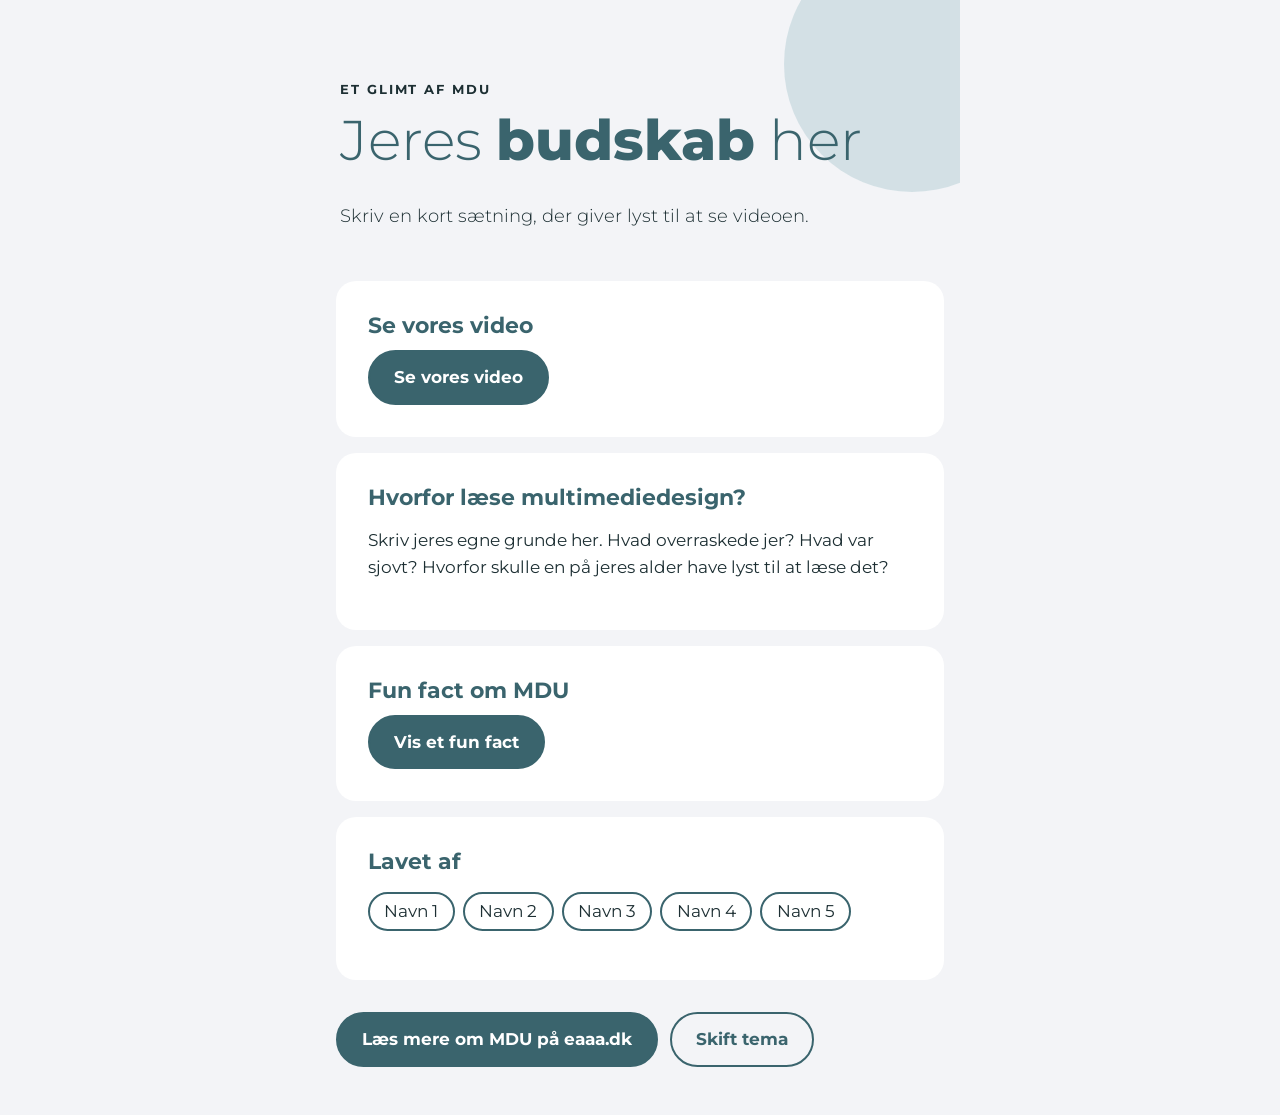
==== infoside-starter/index.html @ d7c3c2ab "Add initial setup for Infoside-starter project with HTML, CSS, and JavaScript files - Created README" ====
<!DOCTYPE html>
<html lang="da">
<head>
  <meta charset="UTF-8">
  <meta name="viewport" content="width=device-width, initial-scale=1.0">

  <!-- Teksten i browserfanen. Skriv jeres egen titel her -->
  <title>Et glimt af MDU</title>

  <!-- Skrifttypen Montserrat fra Google Fonts -->
  <link rel="preconnect" href="https://fonts.googleapis.com">
  <link rel="preconnect" href="https://fonts.gstatic.com" crossorigin>
  <link href="https://fonts.googleapis.com/css2?family=Montserrat:wght@300;400;700;800&display=swap" rel="stylesheet">

  <!-- Her kobles udseendet (CSS) på siden -->
  <link rel="stylesheet" href="style.css">
</head>
<body>

  <!-- ========== TOPPEN AF SIDEN ========== -->
  <header class="top">
    <p class="lille-overskrift">Et glimt af MDU</p>

    <!-- Skriv jeres budskab her. Kort og skarpt – det er det første, man ser! -->
    <h1>Jeres <strong>budskab</strong> her</h1>

    <!-- En sætning, der giver lyst til at læse videre -->
    <p class="intro">Skriv en kort sætning, der giver lyst til at se videoen.</p>
  </header>

  <main>

    <!-- ========== VIDEOEN ========== -->
    <section class="kort">
      <h2>Se vores video</h2>

      <div class="video">
        <!-- Indsæt link til jeres video her. Vælg ÉN af mulighederne og slet de andre.

             MULIGHED A – link til TikTok, Instagram eller YouTube (nemmest):
             Erstat INDSÆT-LINK-HER med linket til jeres video. -->
        <a class="knap" href="INDSÆT-LINK-HER">Se vores video</a>

        <!-- MULIGHED B – YouTube indlejret på siden (fx som "skjult" video eller Short):
             Erstat VIDEO-ID med koden fra jeres YouTube-link, og slet de to
             linjer med kommentar-tegn lige over og under <iframe>. -->
        <!--
        <iframe src="https://www.youtube.com/embed/VIDEO-ID" title="Vores video om MDU" allowfullscreen></iframe>
        -->

        <!-- MULIGHED C – videofil i sandboxen (kun hvis filen er lille):
             Upload en .mp4 til CodeSandbox, kald den video.mp4,
             og slet kommentar-tegnene over og under <video>. -->
        <!--
        <video src="video.mp4" controls playsinline></video>
        -->
      </div>
    </section>

    <!-- ========== HVORFOR MDU? ========== -->
    <section class="kort">
      <h2>Hvorfor læse multimediedesign?</h2>
      <!-- Skriv et par linjer om, hvorfor man skal læse MDU – med jeres egne ord -->
      <p>
        Skriv jeres egne grunde her. Hvad overraskede jer? Hvad var sjovt?
        Hvorfor skulle en på jeres alder have lyst til at læse det?
      </p>
    </section>

    <!-- ========== JAVASCRIPT: FUN FACT ========== -->
    <!-- Knappen virker, fordi script.js "lytter" efter klik på id="fakta-knap" -->
    <section class="kort">
      <h2>Fun fact om MDU</h2>
      <button id="fakta-knap" class="knap">Vis et fun fact</button>
      <p id="fakta-tekst" class="fakta" aria-live="polite"></p>
    </section>

    <!-- ========== GRUPPEN ========== -->
    <section class="kort">
      <h2>Lavet af</h2>
      <!-- Skriv jeres navne her – én <li> pr. person -->
      <ul class="navne">
        <li>Navn 1</li>
        <li>Navn 2</li>
        <li>Navn 3</li>
        <li>Navn 4</li>
        <li>Navn 5</li>
      </ul>
    </section>

  </main>

  <!-- ========== BUNDEN AF SIDEN ========== -->
  <footer class="bund">
    <a class="knap" href="https://www.eaaa.dk/videregaende-uddannelser/erhvervsakademiuddannelse/multimediedesigner/">
      Læs mere om MDU på eaaa.dk
    </a>
    <!-- Endnu et JavaScript-eksempel: skifter mellem lyst og mørkt tema -->
    <button id="tema-knap" class="knap knap--kant">Skift tema</button>
  </footer>

  <!-- Her kobles opførslen (JavaScript) på siden. Skal stå nederst -->
  <script src="script.js"></script>
</body>
</html>
---- infoside-starter/style.css ----
/* =========================================================
   STYLE.CSS – udseendet
   Her bestemmer I, hvordan siden ser ud.
   Prøv at ændre en værdi, gem filen og opdatér browseren.
   ========================================================= */


/* ---------- 1. FARVER ----------
   Skift farverne her – så ændrer hele siden sig på én gang.
   Farverne kommer fra Erhvervsakademi Aarhus' designguide. */
:root {
  --baggrund: #f3f4f7;    /* sidens baggrund */
  --flade: #ffffff;       /* kortene */
  --tekst: #1d2f33;       /* almindelig tekst */
  --accent: #3a646d;      /* overskrifter og knapper */
  --knap-tekst: #ffffff;  /* tekst på knapperne */
  --highlight: #f0e87d;   /* boksen med fun facts */
  --cirkel: #bed4db;      /* den runde pynt i toppen */
  --runding: 1.25rem;     /* hvor runde hjørnerne er */
}

/* Mørkt tema. Slås til og fra af "Skift tema"-knappen (se script.js) */
.moerkt-tema {
  --baggrund: #0c1c20;
  --flade: #15303a;
  --tekst: #f3f4f7;
  --accent: #80b4bf;
  --knap-tekst: #0c1c20;
  --cirkel: #3a646d;
}


/* ---------- 2. GRUNDLÆGGENDE ---------- */
* {
  box-sizing: border-box;
}

body {
  margin: 0;
  font-family: "Montserrat", "Lucida Sans", sans-serif;
  font-size: 1.05rem;
  line-height: 1.6;
  background: var(--baggrund);
  color: var(--tekst);
  transition: background 0.3s, color 0.3s;
}

h1,
h2 {
  color: var(--accent);
  line-height: 1.15;
  margin: 0 0 0.5em;
}

/* Overskrifter er tynde (300) – og ord i <strong> bliver fede */
h1 {
  font-size: 2.4rem;
  font-weight: 300;
}

h1 strong {
  font-weight: 800;
}

h2 {
  font-size: 1.4rem;
  font-weight: 700;
}

a {
  color: var(--accent);
}


/* ---------- 3. TOPPEN ---------- */
.top {
  position: relative;
  isolation: isolate;
  overflow: hidden;
  padding: 3rem 1.25rem 2rem;
  max-width: 40rem;
  margin: 0 auto;
}

/* Den store cirkel bag overskriften */
.top::before {
  content: "";
  position: absolute;
  z-index: -1;
  top: -4rem;
  right: -5rem;
  width: 16rem;
  height: 16rem;
  border-radius: 50%;
  background: var(--cirkel);
  opacity: 0.6;
}

.lille-overskrift {
  margin: 0 0 0.5rem;
  font-size: 0.8rem;
  font-weight: 700;
  letter-spacing: 0.15em;
  text-transform: uppercase;
}

.intro {
  font-size: 1.15rem;
  font-weight: 300;
}


/* ---------- 4. KORTENE ---------- */
main {
  max-width: 40rem;
  margin: 0 auto;
  padding: 0 1rem;
}

.kort {
  background: var(--flade);
  border-radius: var(--runding);
  padding: 1.5rem 1.25rem;
  margin-bottom: 1rem;
}


/* ---------- 5. VIDEOEN ---------- */
.video video,
.video iframe {
  display: block;
  width: 100%;
  border: 0;
  border-radius: var(--runding);
  background: #000;
}

/* Lodret video (reel/short) må ikke blive højere end skærmen */
.video video {
  max-height: 80vh;
}

/* YouTube-video. Til en Short: skift 16 / 9 til 9 / 16 */
.video iframe {
  aspect-ratio: 16 / 9;
}


/* ---------- 6. KNAPPER ---------- */
.knap {
  display: inline-block;
  font: inherit;
  font-weight: 700;
  text-decoration: none;
  background: var(--accent);
  color: var(--knap-tekst);
  border: 2px solid var(--accent);
  border-radius: 999px;
  padding: 0.75rem 1.5rem;
  cursor: pointer;
}

.knap:hover {
  opacity: 0.85;
}

/* En knap med kant i stedet for fyld */
.knap--kant {
  background: transparent;
  color: var(--accent);
}


/* ---------- 7. FUN FACT OG NAVNE ---------- */
.fakta {
  background: var(--highlight);
  color: #1d2f33;
  border-radius: var(--runding);
  padding: 1rem 1.25rem;
  font-weight: 700;
}

/* Skjul boksen, indtil der står noget i den */
.fakta:empty {
  display: none;
}

.navne {
  list-style: none;
  padding: 0;
  display: flex;
  flex-wrap: wrap;
  gap: 0.5rem;
}

.navne li {
  border: 2px solid var(--accent);
  border-radius: 999px;
  padding: 0.25rem 0.9rem;
}


/* ---------- 8. BUNDEN ---------- */
.bund {
  max-width: 40rem;
  margin: 0 auto;
  padding: 1rem 1rem 3rem;
  display: flex;
  flex-wrap: wrap;
  gap: 0.75rem;
}


/* ---------- 9. STØRRE SKÆRME ----------
   Alt herover er lavet til mobilen først.
   Her bliver tingene lidt større på en computer. */
@media (min-width: 48rem) {
  h1 {
    font-size: 3.5rem;
  }

  .top {
    padding-top: 5rem;
  }

  .kort {
    padding: 2rem;
  }
}
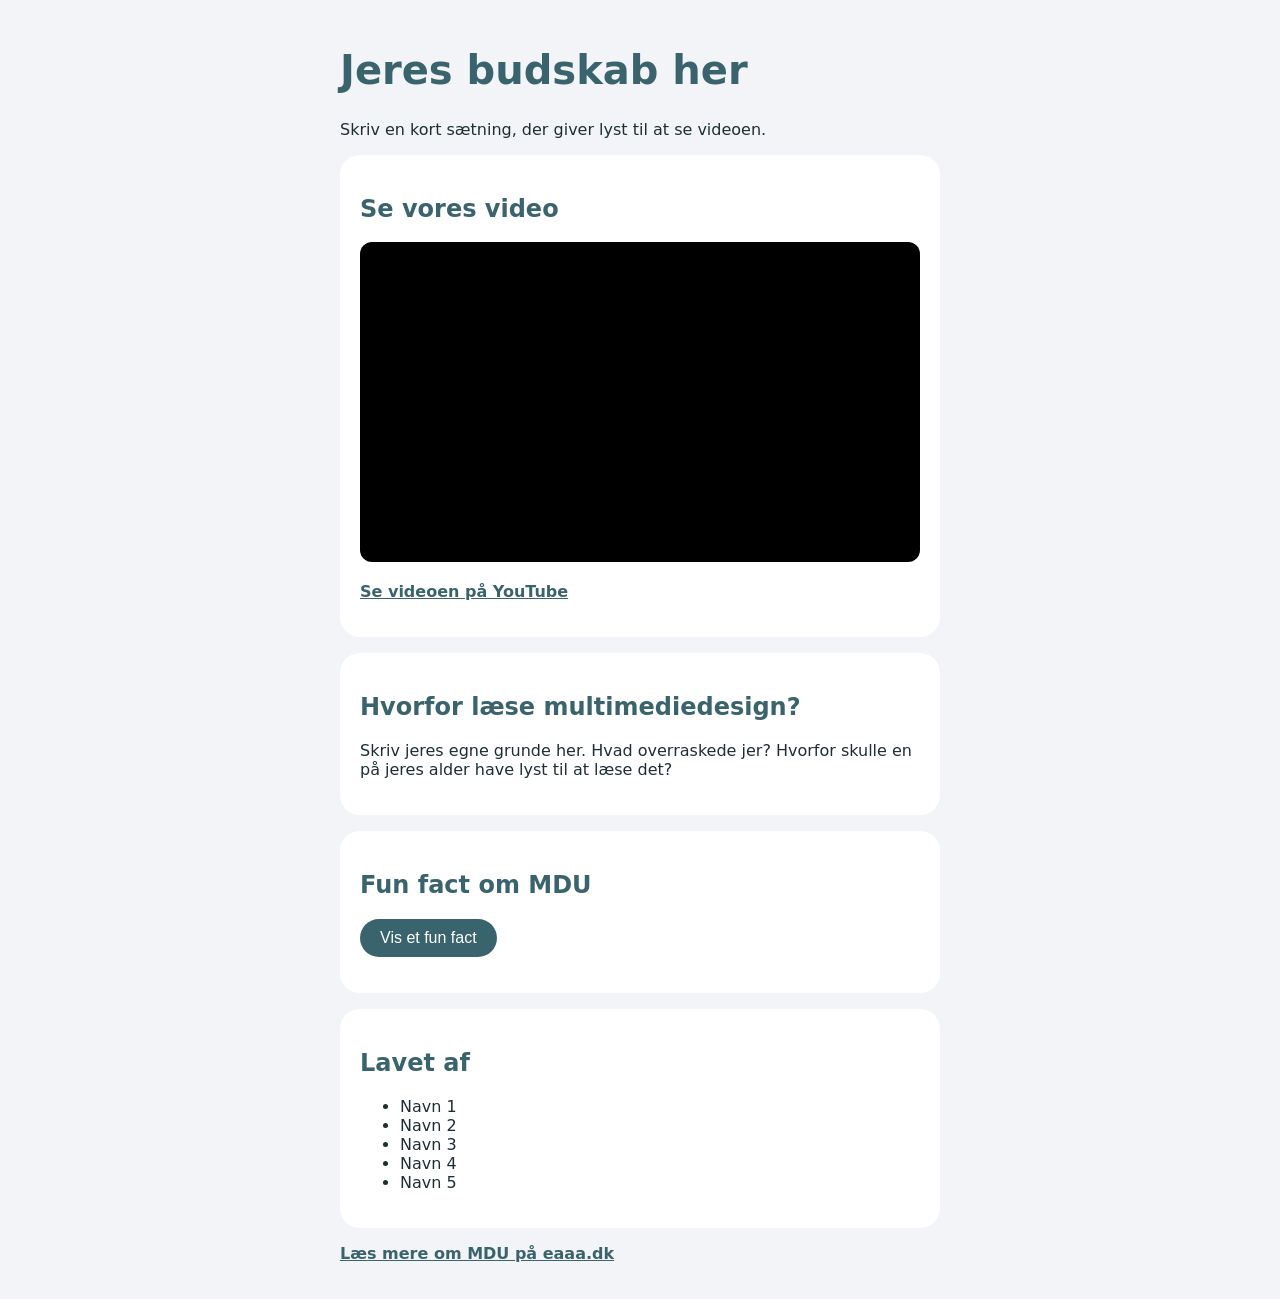
==== commit fe105388: "Add initial HTML, CSS, and configuration for input exercise - Created index.html with basic structur" ====
--- a/infoside-starter/index.html
+++ b/infoside-starter/index.html
@@ -3,103 +3,52 @@
 <head>
   <meta charset="UTF-8">
   <meta name="viewport" content="width=device-width, initial-scale=1.0">
-
-  <!-- Teksten i browserfanen. Skriv jeres egen titel her -->
   <title>Et glimt af MDU</title>
-
-  <!-- Skrifttypen Montserrat fra Google Fonts -->
-  <link rel="preconnect" href="https://fonts.googleapis.com">
-  <link rel="preconnect" href="https://fonts.gstatic.com" crossorigin>
-  <link href="https://fonts.googleapis.com/css2?family=Montserrat:wght@300;400;700;800&display=swap" rel="stylesheet">
-
-  <!-- Her kobles udseendet (CSS) på siden -->
-  <link rel="stylesheet" href="style.css">
+  <link rel="stylesheet" href="styles.css">
 </head>
 <body>
+  <!-- Starter til jeres infoside til casen »Et glimt af MDU«.
+       Skift teksterne ud med jeres egne, sæt videoen ind, og gør designet til jeres eget. -->
 
-  <!-- ========== TOPPEN AF SIDEN ========== -->
-  <header class="top">
-    <p class="lille-overskrift">Et glimt af MDU</p>
+  <!-- Jeres budskab: kort og skarpt -->
+  <h1>Jeres budskab her</h1>
+  <p>Skriv en kort sætning, der giver lyst til at se videoen.</p>
 
-    <!-- Skriv jeres budskab her. Kort og skarpt – det er det første, man ser! -->
-    <h1>Jeres <strong>budskab</strong> her</h1>
+  <section>
+    <h2>Se vores video</h2>
+    <!-- Eksempel-video fra EAAA. Skift den ud med jeres egen:
+         - Uploadet video: Træk den ind i CodeSandbox, kald den video.mp4,
+           og skriv <video src="video.mp4" controls></video> i stedet for <iframe>.
+         - På YouTube: Skift koden efter /embed/ ud med koden fra jeres videos link.
+         - På TikTok eller Instagram: Slet <iframe>, og ret linket herunder. -->
+    <iframe src="https://www.youtube.com/embed/-ck-7NS9d5U" title="Uddan dig til multimediedesigner på Erhvervsakademi Aarhus" allowfullscreen></iframe>
+    <p><a href="https://www.youtube.com/watch?v=-ck-7NS9d5U">Se videoen på YouTube</a></p>
+  </section>
 
-    <!-- En sætning, der giver lyst til at læse videre -->
-    <p class="intro">Skriv en kort sætning, der giver lyst til at se videoen.</p>
-  </header>
+  <section>
+    <h2>Hvorfor læse multimediedesign?</h2>
+    <p>Skriv jeres egne grunde her. Hvad overraskede jer? Hvorfor skulle en på jeres alder have lyst til at læse det?</p>
+  </section>
 
-  <main>
+  <section>
+    <h2>Fun fact om MDU</h2>
+    <button id="fakta-knap">Vis et fun fact</button>
+    <p id="fakta-tekst"></p>
+  </section>
 
-    <!-- ========== VIDEOEN ========== -->
-    <section class="kort">
-      <h2>Se vores video</h2>
+  <section>
+    <h2>Lavet af</h2>
+    <ul>
+      <li>Navn 1</li>
+      <li>Navn 2</li>
+      <li>Navn 3</li>
+      <li>Navn 4</li>
+      <li>Navn 5</li>
+    </ul>
+  </section>
 
-      <div class="video">
-        <!-- Indsæt link til jeres video her. Vælg ÉN af mulighederne og slet de andre.
+  <p><a href="https://www.eaaa.dk/videregaende-uddannelser/erhvervsakademiuddannelse/multimediedesigner/">Læs mere om MDU på eaaa.dk</a></p>
 
-             MULIGHED A – link til TikTok, Instagram eller YouTube (nemmest):
-             Erstat INDSÆT-LINK-HER med linket til jeres video. -->
-        <a class="knap" href="INDSÆT-LINK-HER">Se vores video</a>
-
-        <!-- MULIGHED B – YouTube indlejret på siden (fx som "skjult" video eller Short):
-             Erstat VIDEO-ID med koden fra jeres YouTube-link, og slet de to
-             linjer med kommentar-tegn lige over og under <iframe>. -->
-        <!--
-        <iframe src="https://www.youtube.com/embed/VIDEO-ID" title="Vores video om MDU" allowfullscreen></iframe>
-        -->
-
-        <!-- MULIGHED C – videofil i sandboxen (kun hvis filen er lille):
-             Upload en .mp4 til CodeSandbox, kald den video.mp4,
-             og slet kommentar-tegnene over og under <video>. -->
-        <!--
-        <video src="video.mp4" controls playsinline></video>
-        -->
-      </div>
-    </section>
-
-    <!-- ========== HVORFOR MDU? ========== -->
-    <section class="kort">
-      <h2>Hvorfor læse multimediedesign?</h2>
-      <!-- Skriv et par linjer om, hvorfor man skal læse MDU – med jeres egne ord -->
-      <p>
-        Skriv jeres egne grunde her. Hvad overraskede jer? Hvad var sjovt?
-        Hvorfor skulle en på jeres alder have lyst til at læse det?
-      </p>
-    </section>
-
-    <!-- ========== JAVASCRIPT: FUN FACT ========== -->
-    <!-- Knappen virker, fordi script.js "lytter" efter klik på id="fakta-knap" -->
-    <section class="kort">
-      <h2>Fun fact om MDU</h2>
-      <button id="fakta-knap" class="knap">Vis et fun fact</button>
-      <p id="fakta-tekst" class="fakta" aria-live="polite"></p>
-    </section>
-
-    <!-- ========== GRUPPEN ========== -->
-    <section class="kort">
-      <h2>Lavet af</h2>
-      <!-- Skriv jeres navne her – én <li> pr. person -->
-      <ul class="navne">
-        <li>Navn 1</li>
-        <li>Navn 2</li>
-        <li>Navn 3</li>
-        <li>Navn 4</li>
-        <li>Navn 5</li>
-      </ul>
-    </section>
-
-  </main>
-
-  <!-- ========== BUNDEN AF SIDEN ========== -->
-  <footer class="bund">
-    <a class="knap" href="https://www.eaaa.dk/videregaende-uddannelser/erhvervsakademiuddannelse/multimediedesigner/">
-      Læs mere om MDU på eaaa.dk
-    </a>
-    <!-- Endnu et JavaScript-eksempel: skifter mellem lyst og mørkt tema -->
-    <button id="tema-knap" class="knap knap--kant">Skift tema</button>
-  </footer>
-
-  <!-- Her kobles opførslen (JavaScript) på siden. Skal stå nederst -->
-  <script src="script.js"></script>
+  <script src="app.js"></script>
 </body>
 </html>
--- a/infoside-starter/styles.css
+++ b/infoside-starter/styles.css
@@ -0,0 +1,65 @@
+/* Farver fra EAAA's designguide: #3a646d #80b4bf #f3f4f7 #f0e87d #e47125 */
+
+body {
+  font-family: system-ui, sans-serif;
+  background: #f3f4f7;
+  color: #1d2f33;
+  max-width: 600px; /* smal side, så den ser godt ud på både mobil og computer */
+  margin: 0 auto;
+  padding: 20px;
+}
+
+h1 {
+  color: #3a646d;
+  font-size: 2.5rem;
+}
+
+h2 {
+  color: #3a646d;
+}
+
+/* De hvide kort */
+section {
+  background: white;
+  border-radius: 20px;
+  padding: 20px;
+  margin-bottom: 16px;
+}
+
+/* Videoen fylder kortets bredde */
+iframe,
+video {
+  width: 100%;
+  height: 320px;
+  border: none;
+  border-radius: 12px;
+  background: black;
+}
+
+a {
+  color: #3a646d;
+  font-weight: bold;
+}
+
+a:hover {
+  color: #e47125;
+}
+
+button {
+  background: #3a646d;
+  color: white;
+  padding: 10px 20px;
+  border: none;
+  border-radius: 20px;
+  font-size: 1rem;
+  cursor: pointer;
+}
+
+button:hover {
+  background: #e47125;
+}
+
+#fakta-tekst {
+  font-weight: bold;
+  color: #e47125;
+}
